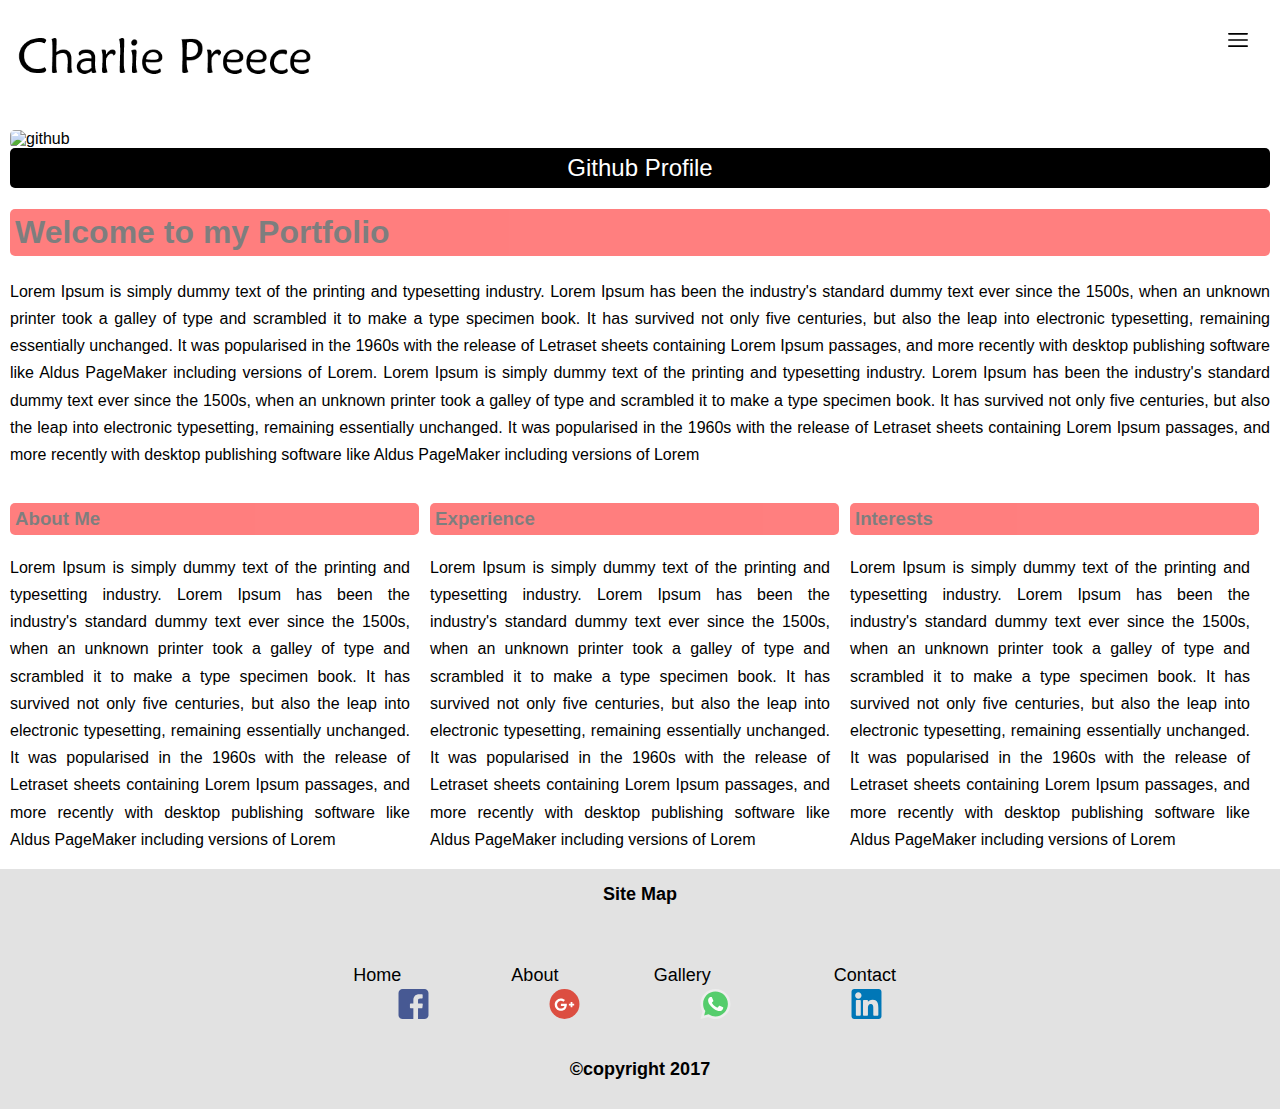
==== index.html @ 2daf8de3 "Navigation change" ====
<!doctype html> 
<html lang="en">
<head>
	<meta charset="utf-8">
	<meta name="viewport" content="width=device-width, initial-scale=1">
	<title>Front End Website</title>
	<link rel="stylesheet" href="css/style.css">
	<link rel="stylesheet" href="css/responsive.css">
</head>
<body>
	<!--Navigation-->
	<header>
		<a href="index.html"><img id="logo" src="imgs/logo.png" alt="logo"></a>
		<img id="menu" src="imgs/burger.svg" alt="nav-item">
			<nav id="nav-menu">
				<ul>
					<li><a href="index.html">Home</a></li>
					<li><a href="#">About</a></li>
					<li><a href="#">Education</a></li>
					<li><a href="#">Interests</a></li>
				</ul>	
			</nav>
	</header>
	<!--Content body--> 
	<main>
		<!--Scroll icon to the top of the page -->
		<img class="arrow" src="imgs/arrow.svg" alt="scroll-up">
		<!--Transition of images-->
		<section class="slide-show-container">
			<figure class="slide-show fade">
				<img src="imgs/github.png" alt="github">
				<figcaption>Github Profile</figcaption>
			</figure>

			<figure class="slide-show fade">
				<img src="imgs/facebook.png" alt="facebook">
				<figcaption>Facebook Profile</figcaption>
			</figure>

			<figure class="slide-show fade">
				<img src="imgs/linkedin.png"  alt="linkedin">
				<figcaption>LinkedIn Profile</figcaption>
			</figure>

			<figure class="slide-show fade">
				<img src="imgs/googlePlus.png"  alt="googlePlus">
				<figcaption>Google+ Profile</figcaption>
			</figure>
		</section>
		<!--latin text to represent content-->
		<section>
				<h1>Welcome to my Portfolio</h1>
				<p>Lorem Ipsum is simply dummy text of the printing and typesetting industry. Lorem Ipsum has been the industry's standard dummy text ever since the 1500s, when an unknown printer took a galley of type and scrambled it to make a type specimen book. It has survived not only five centuries, but also the leap into electronic typesetting, remaining essentially unchanged. It was popularised in the 1960s with the release of Letraset sheets containing Lorem Ipsum passages, and more recently with desktop publishing software like Aldus PageMaker including versions of Lorem. Lorem Ipsum is simply dummy text of the printing and typesetting industry. Lorem Ipsum has been the industry's standard dummy text ever since the 1500s, when an unknown printer took a galley of type and scrambled it to make a type specimen book. It has survived not only five centuries, but also the leap into electronic typesetting, remaining essentially unchanged. It was popularised in the 1960s with the release of Letraset sheets containing Lorem Ipsum passages, and more recently with desktop publishing software like Aldus PageMaker including versions of Lorem </p>
		</section>
		<!--flex content using justify-content: space-between for organising sections into a block of three with equal widths-->
		<section class="flex-sections">
		<article>
				<h3>About Me</h3>
				<p>Lorem Ipsum is simply dummy text of the printing and typesetting industry. Lorem Ipsum has been the industry's standard dummy text ever since the 1500s, when an unknown printer took a galley of type and scrambled it to make a type specimen book. It has survived not only five centuries, but also the leap into electronic typesetting, remaining essentially unchanged. It was popularised in the 1960s with the release of Letraset sheets containing Lorem Ipsum passages, and more recently with desktop publishing software like Aldus PageMaker including versions of Lorem </p>
		</article>
		<article>
				<h3>Experience</h3>
				<p>Lorem Ipsum is simply dummy text of the printing and typesetting industry. Lorem Ipsum has been the industry's standard dummy text ever since the 1500s, when an unknown printer took a galley of type and scrambled it to make a type specimen book. It has survived not only five centuries, but also the leap into electronic typesetting, remaining essentially unchanged. It was popularised in the 1960s with the release of Letraset sheets containing Lorem Ipsum passages, and more recently with desktop publishing software like Aldus PageMaker including versions of Lorem </p>
		</article>
		<article>
				<h3>Interests</h3>
				<p>Lorem Ipsum is simply dummy text of the printing and typesetting industry. Lorem Ipsum has been the industry's standard dummy text ever since the 1500s, when an unknown printer took a galley of type and scrambled it to make a type specimen book. It has survived not only five centuries, but also the leap into electronic typesetting, remaining essentially unchanged. It was popularised in the 1960s with the release of Letraset sheets containing Lorem Ipsum passages, and more recently with desktop publishing software like Aldus PageMaker including versions of Lorem </p>
		</article>
		</section>
	</main>	
	<!--Jquery sourced from code pen-->
	<script src="https://cdnjs.cloudflare.com/ajax/libs/jquery/2.1.3/jquery.min.js"></script>
	<!--Externak Javascripts files-->
	<script src="js/script.js"></script>
	<script src="js/animation.js"></script>
	<script src="js/scroll.js"></script>
	<!--Footer-->
	<footer>
		<!--footer section-->
		<section class="footer-item footer-one">
			<p>Site Map</p>
				<nav id="nav-footer">
					<ul>
						<li><a href="#">Home</a></li>
						<li><a href="#">About</a></li>
						<li><a href="#">Gallery</a></li>
						<li><a href="#">Contact</a></li>
					</ul>	
				</nav>
		</section>
		<section class="footer-item footer-two">
			<ul>
				<li><a href="https://www.facebook.com/CharliePreece1995"><img src="imgs/facebook.svg" alt="facebook"></a></li>
				<li><a href="https://plus.google.com/u/0/113490921157584485243"><img src="imgs/googlePlus.svg" alt="googlePlus"></a></li>
				<li><a href="tel:1234567890"><img src="imgs/whatsapp.svg" alt="whatsapp"></a></li>
				<li><a href="https://www.linkedin.com/in/charlie-preece-949910142/"><img src="imgs/linkedin.svg" alt="linkedin"></a></li>
			</ul>
				<p>&#169;copyright 2017</p>
		</section>
	</footer>
</body>
</html>
---- css/style.css ----
/*Universal attributes*/
* {
	font-family: helvetica;
}	

body {
	margin: 0;
	padding: 0;
	 /* overflow-y can also be scroll */
  overflow-y: scroll;
  scroll-behavior: smooth;
}

a {
	text-decoration: none;
	color: black;
	font-size: 18px;
}

p { 
	line-height: 1.7em;
	text-align: justify;
}

ul {
	list-style-type: none;
	text-decoration: none;
}

h1, h3 {
	background: red; 
	padding: 5px;
	font-weight: bold;
	color: black;
	border-radius: 5px;
	opacity: 0.5;
}

/*Navigation*/
header {
	display: flex;
	justify-content: space-between;
	align-items: center;
	height: 80px;	
}

nav {
	display: none;
}

nav ul {
	padding-left: 0;
	margin: 0;
}

nav ul li {
	width: 22%;
}


nav ul li:nth-child(2) {
	margin-left: -10px;
	margin-right: 5px;
}

nav ul li:nth-child(4) {
	margin-left: 21px;
}


#nav-menu {
	position: absolute;
}

#menu {
	margin-right: 10px;
	height: 20px;
	width: 5%;
}

.arrow {
	position: fixed;
    bottom: 15px;
    right: 10px;
    z-index: 99;
    border: none;
    outline: none;
    cursor: pointer;
	height: 20px;
	width: 10%;
}

.arrow:hover {
	width: 15%;
	height: 30px;
	margin-right: -2.5%;
	margin-left: 0;
}

.show-menu {
	width: 100%;
	margin-top: 42.5px;
	display: inline-block;
}

.show-menu li {
	display: inline-block;
	text-align: center;
}

#logo {
	width: 52%;
	height: auto;
    margin-top: 5px;
    margin-left: 10px;
}

/*Slide show animation*/
/*Referenced from w3Schools*/
.slide-show-container {
	position: relative;
	margin-top: 25px;  		
}

.slide-show {
	display: none;
	margin: 0;
}

.slide-show img {
	width: 100%;
	height: auto;
	border-radius: 5px;
}

figcaption {
	box-sizing: border-box;
	border-radius: 5px;
	padding: 0.25em;
	background-color: black;
	color: white;
	text-align: center;
	font-size: 24px;
}

/*Content body*/
section {
	padding-left: 10px;
	padding-right: 10px;
}

footer {
	display: flex;
	justify-content: space-between;
	flex-direction: column;
	background: #e2e2e2;
	width: 100%;
}

#nav-footer {
	display: block;
}

.footer-item ul li{
	margin-right: 4%;
	width: 12%;
}

.footer-item p {
	font-size: 18px;
	font-weight: bold;
	text-align: center;
	margin-top: 0;
}

.footer-item {
	height: 120px;
}

.footer-one nav ul {
	display: inline-flex;
	justify-content: center;
	width: 100%;
	margin-top: 12px;
	margin-left: 1%;
}

.footer-one nav ul li {
	width: 100%;	
}

.footer-one nav ul li:nth-child(4) {
	margin-right: 0;
}

.footer-one p {
	margin-top: 10px;
}

.footer-two ul {	
	display: inline-flex;
	justify-content: center;
	margin-top: 0;
	margin-bottom: 0;
	padding: 0;
}

.footer-two img {
	height: 30px;
	width: 100%;
}

.footer-two p {
	margin-top: 30px;
}
---- css/responsive.css ----
/*Tablet View*/
@media screen and (min-width: 500px)
{
	/*Navigation*/
	nav ul {
		width: 46%;
		margin-bottom: 1%; 
		margin-left: 54%;
	}

	nav ul li {
		width: 20%;			
	}
	
	nav ul li:hover {
		border-bottom: 6px solid black;
		border-radius: 5px;
	}

	nav ul li:nth-child(4) {
	margin-left: 18px;
}

	#logo {
		width: 50%;
		margin-top: 20px;
	}

	#arrow {
		margin-right: -4%;
	}

	#arrow:hover {
		margin-right: -6%;
	}

	/*image slide show animation*/
	.slide-show {
		display: none;
	}

	.slide-show img {
		height: auto;
}

	.slide-show-container {
		position: relative;
		margin-top: 30px;  		
	}

	.fade {
		 animation-name: fade;
		 animation-duration: 2s;
	}

	@keyframes fade {
	   from {opacity: .4} 
	   to {opacity: 1}
	}

	#nav-footer {
		display: flex;
		justify-content: center;
	}

	.footer-one nav ul {
		width: 50%;
		margin-right: 4%;
	}

	.footer-one nav ul li {
		text-align: center;	
	}

	.footer-two ul {	
		display: flex;
		justify-content: center;
	}

	.footer-two ul li {
		margin: 0;
	}
}
/*Desktop View*/
@media screen and (min-width: 1000px)
{
	/*Navigation*/
	nav ul {
		display: flex;
		justify-content: flex-end;
		margin-right: 1%;
	}

	nav ul li {
		width: 22%;
		margin-right: 1%;
		margin-top: 4%;
	}

	nav ul li:nth-child(4){
		margin-left: 15px;
	}
	
	nav ul li:hover {
		border-bottom: 6px solid black;
		border-radius: 5px;
		text-align: center;
	}

	#logo{
		width: 65%;
		margin-top: 45px;	
	}

	/*Content Body*/
	.flex-sections {
		display: flex;
		justify-content: space-between;
	}

	.flex-sections article p {
		padding-right: 20px;
	}

	.flex-sections article h3 {
		width: 95%;
	}

	.slide-show-container {
		margin-top: 50px;  		
	}
		
	/*Slide animation*/
	.slide-show img {
		height: auto;
	}
}
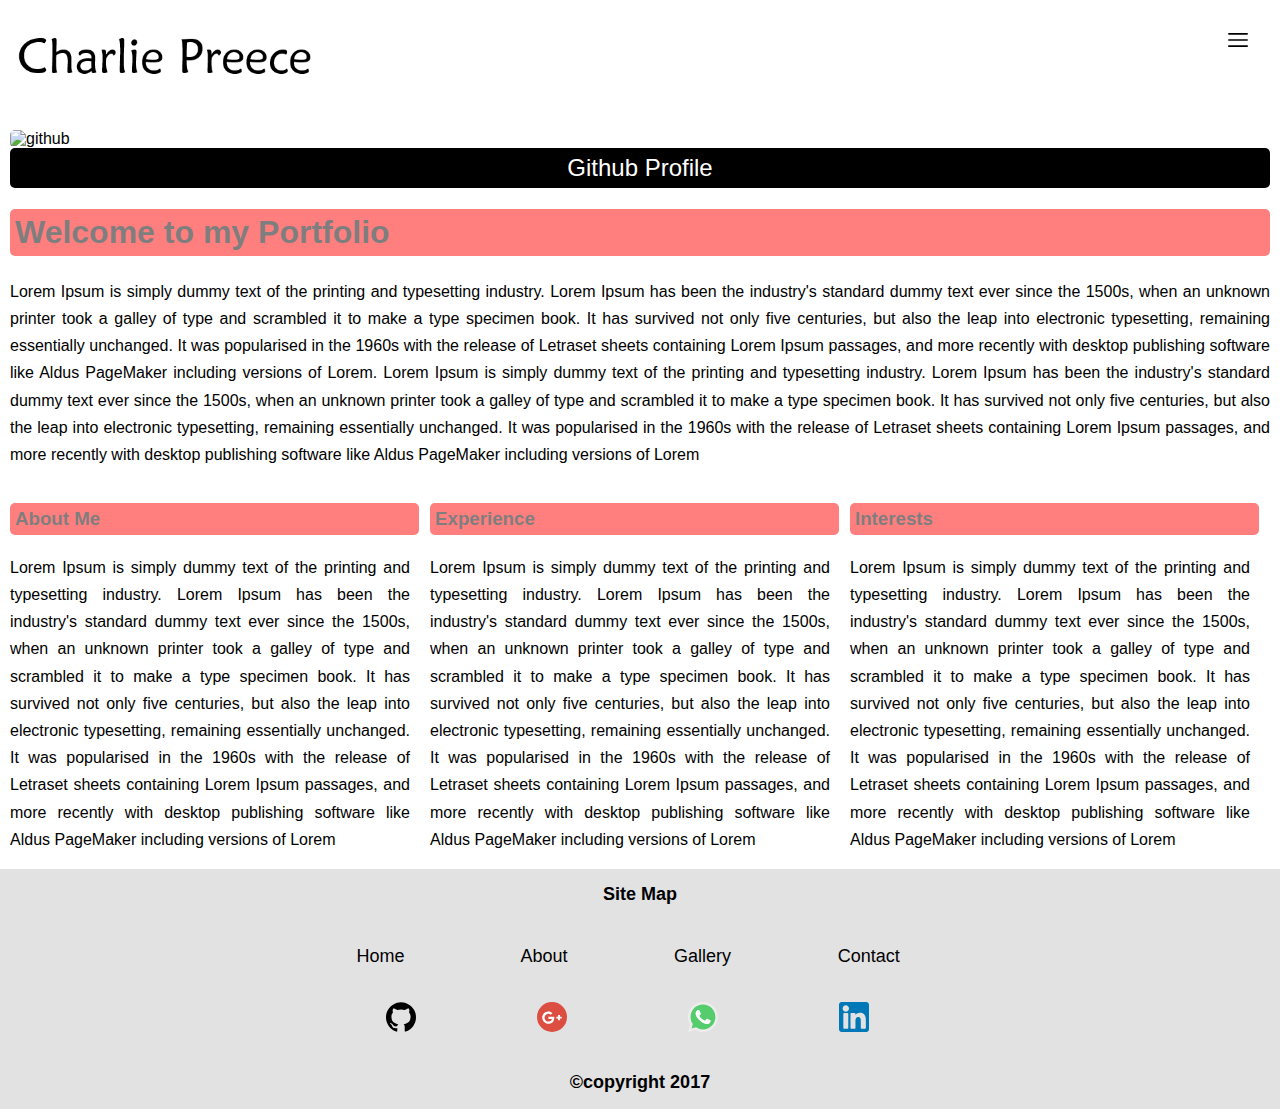
==== commit 058ef451: "margin tweeks to the footer" ====
--- a/index.html
+++ b/index.html
@@ -90,7 +90,7 @@
 		</section>
 		<section class="footer-item footer-two">
 			<ul>
-				<li><a href="https://www.facebook.com/CharliePreece1995"><img src="imgs/facebook.svg" alt="facebook"></a></li>
+				<li><a href="https://github.com/charliepreece95"><img src="imgs/github.svg" alt="facebook"></a></li>
 				<li><a href="https://plus.google.com/u/0/113490921157584485243"><img src="imgs/googlePlus.svg" alt="googlePlus"></a></li>
 				<li><a href="tel:1234567890"><img src="imgs/whatsapp.svg" alt="whatsapp"></a></li>
 				<li><a href="https://www.linkedin.com/in/charlie-preece-949910142/"><img src="imgs/linkedin.svg" alt="linkedin"></a></li>
--- a/css/style.css
+++ b/css/style.css
@@ -64,7 +64,7 @@
 }
 
 nav ul li:nth-child(4) {
-	margin-left: 21px;
+	margin-left: 15px;
 }
 
 
@@ -182,7 +182,7 @@
 	justify-content: center;
 	width: 100%;
 	margin-top: 12px;
-	margin-left: 1%;
+	margin-left: 1.5%;
 }
 
 .footer-one nav ul li {
@@ -192,6 +192,11 @@
 .footer-one nav ul li:nth-child(4) {
 	margin-right: 0;
 }
+
+.footer-one nav ul li:nth-child(3) {
+	margin-right: 0;
+}
+
 
 .footer-one p {
 	margin-top: 10px;
@@ -208,6 +213,7 @@
 .footer-two img {
 	height: 30px;
 	width: 100%;
+	margin: 0;
 }
 
 .footer-two p {
--- a/css/responsive.css
+++ b/css/responsive.css
@@ -18,8 +18,8 @@
 	}
 
 	nav ul li:nth-child(4) {
-	margin-left: 18px;
-}
+		margin-left: 18px;
+	}
 
 	#logo {
 		width: 50%;
@@ -41,7 +41,7 @@
 
 	.slide-show img {
 		height: auto;
-}
+	}
 
 	.slide-show-container {
 		position: relative;
@@ -65,11 +65,11 @@
 
 	.footer-one nav ul {
 		width: 50%;
-		margin-right: 4%;
+		margin-left: 5%;
 	}
 
 	.footer-one nav ul li {
-		text-align: center;	
+		
 	}
 
 	.footer-two ul {	
@@ -78,6 +78,7 @@
 	}
 
 	.footer-two ul li {
+		width: 10%;
 		margin: 0;
 	}
 }
@@ -134,4 +135,19 @@
 	.slide-show img {
 		height: auto;
 	}
+
+	.footer-one nav ul {
+		margin-top: 0;
+		margin-left: 6%;
+	}
+
+	.footer-one nav ul li {
+		margin-top: 3%;
+	}
+
+	.footer-two ul li {
+		width: 10%;
+		margin-top: 1%;
+		margin-right: 2%;
+	}
 }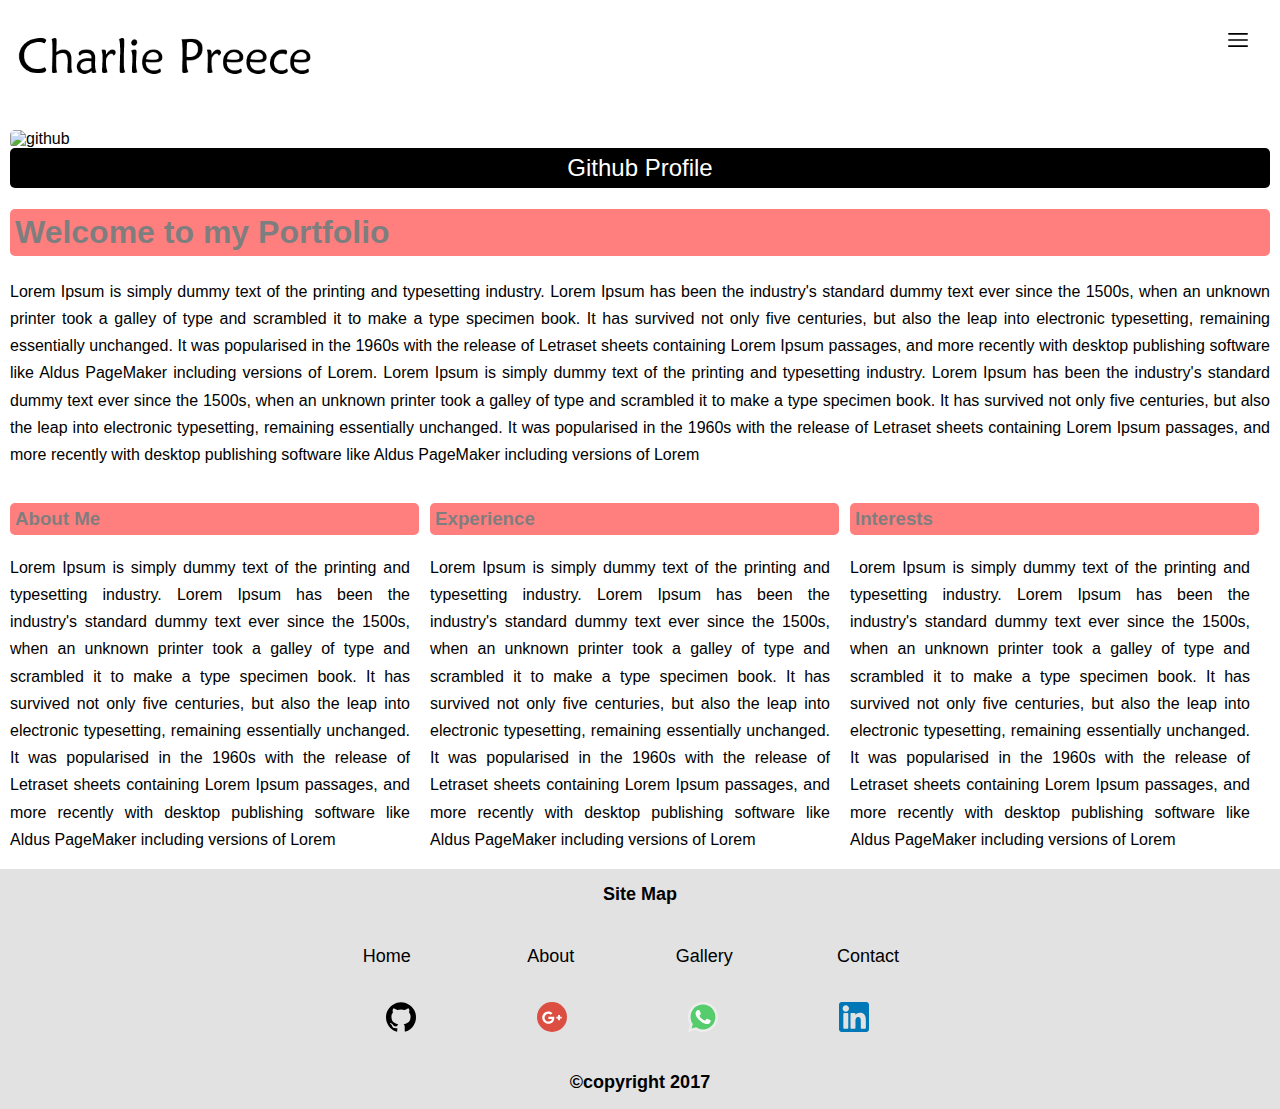
==== commit e292565c: "Slideshow image present test?" ====
--- a/index.html
+++ b/index.html
@@ -33,7 +33,7 @@
 			</figure>
 
 			<figure class="slide-show fade">
-				<img src="imgs/facebook.png" alt="facebook">
+				<img src="imgs/facebook.jpg" alt="facebook">
 				<figcaption>Facebook Profile</figcaption>
 			</figure>
 
--- a/css/style.css
+++ b/css/style.css
@@ -162,7 +162,7 @@
 }
 
 .footer-item ul li{
-	margin-right: 4%;
+	margin-right: 5%;
 	width: 12%;
 }
 
@@ -182,11 +182,12 @@
 	justify-content: center;
 	width: 100%;
 	margin-top: 12px;
-	margin-left: 1.5%;
+	margin-left: -1.5%;
 }
 
 .footer-one nav ul li {
 	width: 100%;	
+	text-align: center;
 }
 
 .footer-one nav ul li:nth-child(4) {
--- a/css/responsive.css
+++ b/css/responsive.css
@@ -65,11 +65,6 @@
 
 	.footer-one nav ul {
 		width: 50%;
-		margin-left: 5%;
-	}
-
-	.footer-one nav ul li {
-		
 	}
 
 	.footer-two ul {	
@@ -136,9 +131,13 @@
 		height: auto;
 	}
 
+	.footer-item ul li {
+		margin-right: 4%;
+	}
+
 	.footer-one nav ul {
 		margin-top: 0;
-		margin-left: 6%;
+		margin-left: -1%;
 	}
 
 	.footer-one nav ul li {
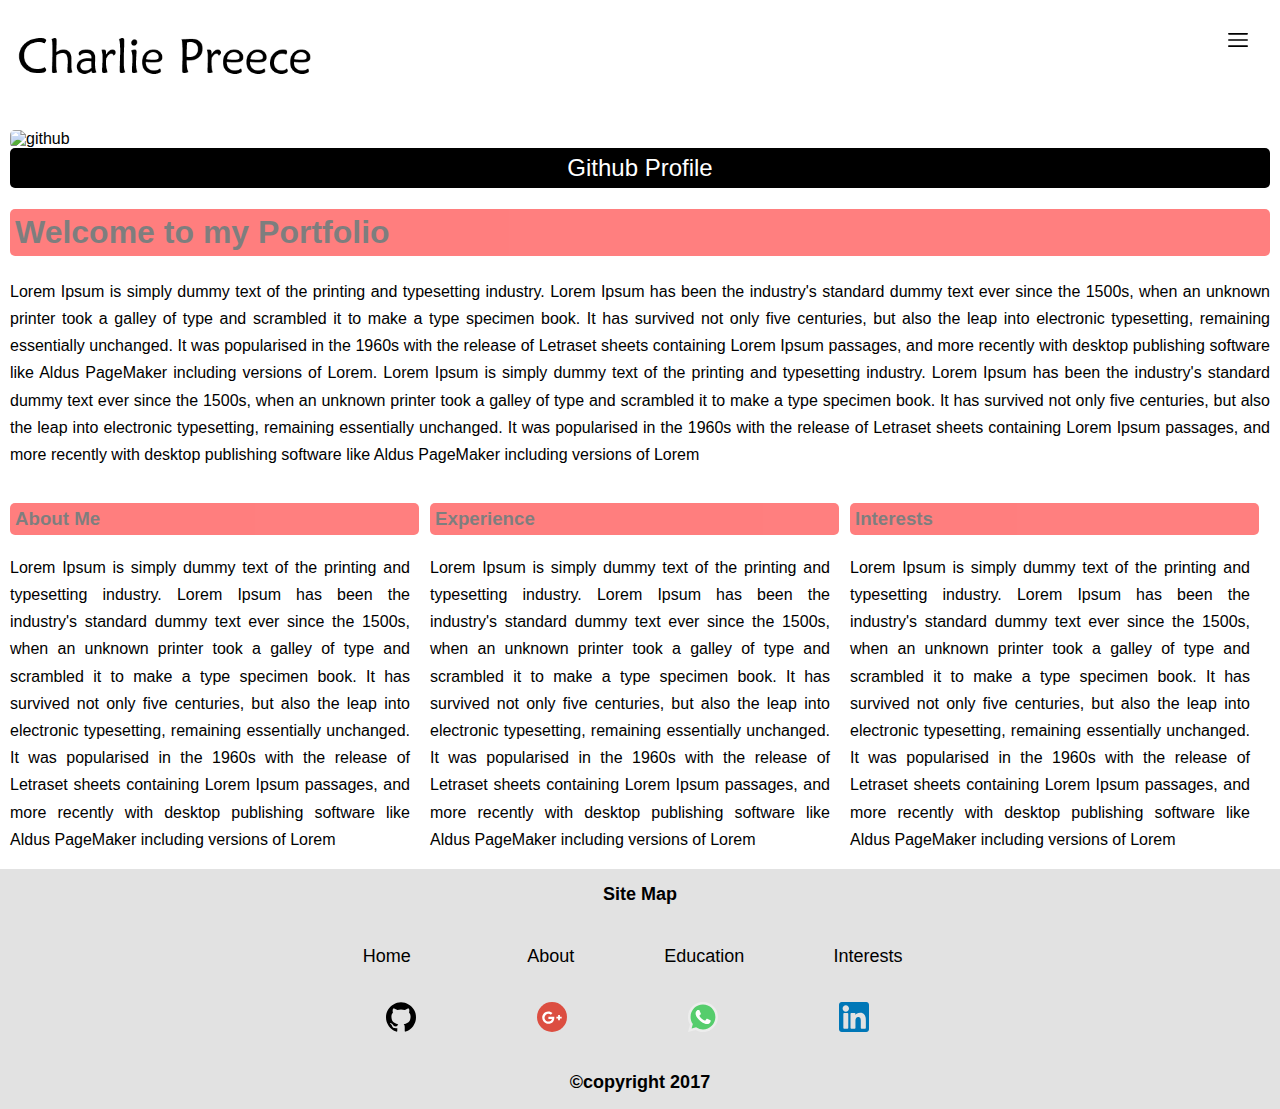
==== commit a47d3dc1: "Added 3 html pages and added a tab icon for each page" ====
--- a/index.html
+++ b/index.html
@@ -3,7 +3,8 @@
 <head>
 	<meta charset="utf-8">
 	<meta name="viewport" content="width=device-width, initial-scale=1">
-	<title>Front End Website</title>
+	<title>Portfolio</title>
+	<link rel="icon" href="imgs/mars.png">
 	<link rel="stylesheet" href="css/style.css">
 	<link rel="stylesheet" href="css/responsive.css">
 </head>
@@ -15,9 +16,9 @@
 			<nav id="nav-menu">
 				<ul>
 					<li><a href="index.html">Home</a></li>
-					<li><a href="#">About</a></li>
-					<li><a href="#">Education</a></li>
-					<li><a href="#">Interests</a></li>
+					<li><a href="about.html">About</a></li>
+					<li><a href="education.html">Education</a></li>
+					<li><a href="interests.html">Interests</a></li>
 				</ul>	
 			</nav>
 	</header>
@@ -31,17 +32,14 @@
 				<img src="imgs/github.png" alt="github">
 				<figcaption>Github Profile</figcaption>
 			</figure>
-
 			<figure class="slide-show fade">
 				<img src="imgs/facebook.jpg" alt="facebook">
 				<figcaption>Facebook Profile</figcaption>
 			</figure>
-
 			<figure class="slide-show fade">
 				<img src="imgs/linkedin.png"  alt="linkedin">
 				<figcaption>LinkedIn Profile</figcaption>
 			</figure>
-
 			<figure class="slide-show fade">
 				<img src="imgs/googlePlus.png"  alt="googlePlus">
 				<figcaption>Google+ Profile</figcaption>
@@ -70,7 +68,7 @@
 	</main>	
 	<!--Jquery sourced from code pen-->
 	<script src="https://cdnjs.cloudflare.com/ajax/libs/jquery/2.1.3/jquery.min.js"></script>
-	<!--Externak Javascripts files-->
+	<!--External Javascripts files-->
 	<script src="js/script.js"></script>
 	<script src="js/animation.js"></script>
 	<script src="js/scroll.js"></script>
@@ -81,10 +79,10 @@
 			<p>Site Map</p>
 				<nav id="nav-footer">
 					<ul>
-						<li><a href="#">Home</a></li>
-						<li><a href="#">About</a></li>
-						<li><a href="#">Gallery</a></li>
-						<li><a href="#">Contact</a></li>
+						<li><a href="index.html">Home</a></li>
+						<li><a href="about.html">About</a></li>
+						<li><a href="education.html">Education</a></li>
+						<li><a href="interests.html">Interests</a></li>
 					</ul>	
 				</nav>
 		</section>
--- a/css/style.css
+++ b/css/style.css
@@ -90,13 +90,6 @@
 	width: 10%;
 }
 
-.arrow:hover {
-	width: 15%;
-	height: 30px;
-	margin-right: -2.5%;
-	margin-left: 0;
-}
-
 .show-menu {
 	width: 100%;
 	margin-top: 42.5px;
@@ -190,6 +183,10 @@
 	text-align: center;
 }
 
+.footer-one nav ul li:hover {
+	border: 0;
+}
+
 .footer-one nav ul li:nth-child(4) {
 	margin-right: 0;
 }
@@ -197,7 +194,6 @@
 .footer-one nav ul li:nth-child(3) {
 	margin-right: 0;
 }
-
 
 .footer-one p {
 	margin-top: 10px;
--- a/css/responsive.css
+++ b/css/responsive.css
@@ -26,14 +26,20 @@
 		margin-top: 20px;
 	}
 
+	#menu:hover {
+		height: 30px;
+	}
+
 	#arrow {
 		margin-right: -4%;
 	}
 
-	#arrow:hover {
-		margin-right: -6%;
+	.arrow:hover {
+		width: 15%;
+		height: 30px;
+		margin-right: -2.5%;
+		margin-left: 0;
 	}
-
 	/*image slide show animation*/
 	.slide-show {
 		display: none;
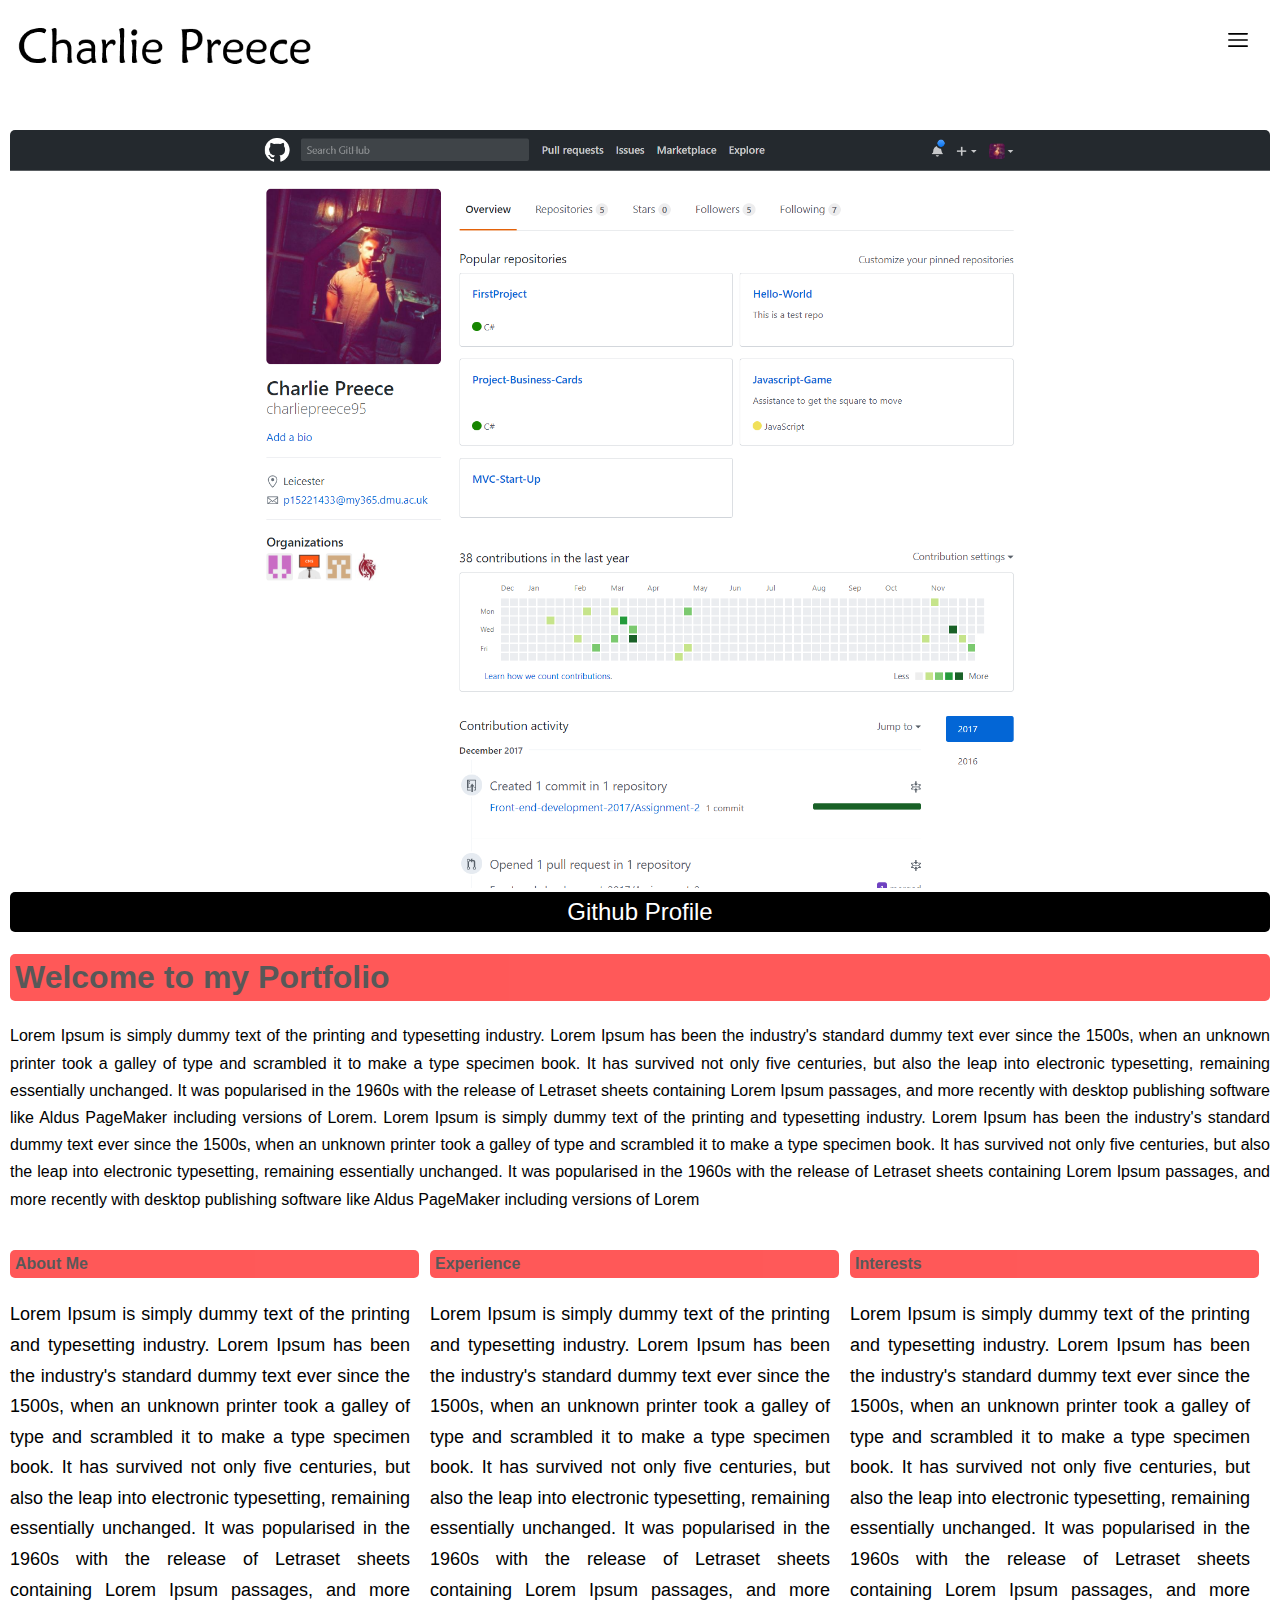
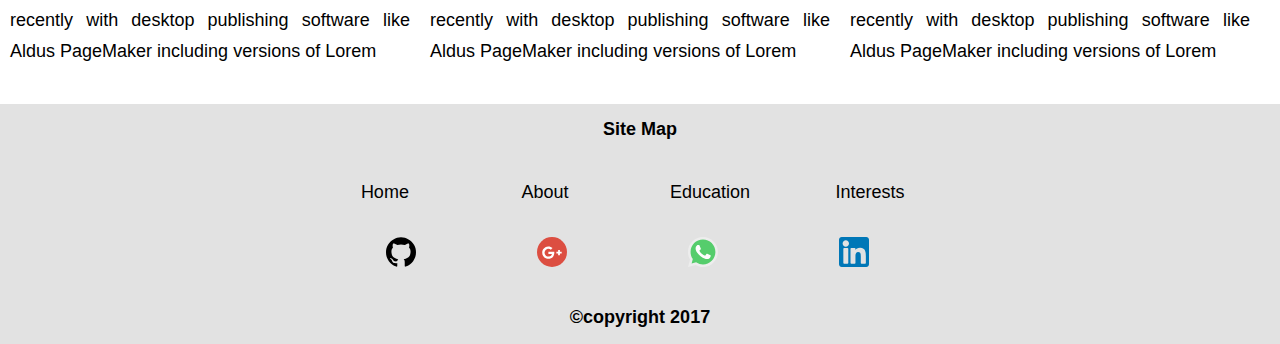
==== commit 013059e1: "added content and styling to education.html" ====
--- a/index.html
+++ b/index.html
@@ -33,7 +33,7 @@
 				<figcaption>Github Profile</figcaption>
 			</figure>
 			<figure class="slide-show fade">
-				<img src="imgs/facebook.jpg" alt="facebook">
+				<img src="imgs/facebook.png" alt="facebook">
 				<figcaption>Facebook Profile</figcaption>
 			</figure>
 			<figure class="slide-show fade">
@@ -53,15 +53,15 @@
 		<!--flex content using justify-content: space-between for organising sections into a block of three with equal widths-->
 		<section class="flex-sections">
 		<article>
-				<h3>About Me</h3>
+				<h4>About Me</h4>
 				<p>Lorem Ipsum is simply dummy text of the printing and typesetting industry. Lorem Ipsum has been the industry's standard dummy text ever since the 1500s, when an unknown printer took a galley of type and scrambled it to make a type specimen book. It has survived not only five centuries, but also the leap into electronic typesetting, remaining essentially unchanged. It was popularised in the 1960s with the release of Letraset sheets containing Lorem Ipsum passages, and more recently with desktop publishing software like Aldus PageMaker including versions of Lorem </p>
 		</article>
 		<article>
-				<h3>Experience</h3>
+				<h4>Experience</h4>
 				<p>Lorem Ipsum is simply dummy text of the printing and typesetting industry. Lorem Ipsum has been the industry's standard dummy text ever since the 1500s, when an unknown printer took a galley of type and scrambled it to make a type specimen book. It has survived not only five centuries, but also the leap into electronic typesetting, remaining essentially unchanged. It was popularised in the 1960s with the release of Letraset sheets containing Lorem Ipsum passages, and more recently with desktop publishing software like Aldus PageMaker including versions of Lorem </p>
 		</article>
 		<article>
-				<h3>Interests</h3>
+				<h4>Interests</h4>
 				<p>Lorem Ipsum is simply dummy text of the printing and typesetting industry. Lorem Ipsum has been the industry's standard dummy text ever since the 1500s, when an unknown printer took a galley of type and scrambled it to make a type specimen book. It has survived not only five centuries, but also the leap into electronic typesetting, remaining essentially unchanged. It was popularised in the 1960s with the release of Letraset sheets containing Lorem Ipsum passages, and more recently with desktop publishing software like Aldus PageMaker including versions of Lorem </p>
 		</article>
 		</section>
--- a/css/style.css
+++ b/css/style.css
@@ -27,13 +27,13 @@
 	text-decoration: none;
 }
 
-h1, h3 {
+h1, h4 {
 	background: red; 
 	padding: 5px;
 	font-weight: bold;
 	color: black;
 	border-radius: 5px;
-	opacity: 0.5;
+	opacity: 0.65;
 }
 
 /*Navigation*/
@@ -66,7 +66,6 @@
 nav ul li:nth-child(4) {
 	margin-left: 15px;
 }
-
 
 #nav-menu {
 	position: absolute;
@@ -142,6 +141,33 @@
 	padding-right: 10px;
 }
 
+#container {
+	display: flex;
+	justify-content: center;
+	flex-direction: column;
+	width: 80%;
+	margin: 0 auto;
+	padding-top: 20px;
+	text-align: center;
+	
+}
+
+article {
+	border-bottom: 1px dashed black;
+	margin-bottom: 20px;
+}
+
+figure {
+	margin: 0;
+}
+
+.placeholder img {
+	width: 50%;
+	height: auto;
+}
+
+
+/*Footer section*/
 footer {
 	display: flex;
 	justify-content: space-between;
@@ -193,6 +219,9 @@
 
 .footer-one nav ul li:nth-child(3) {
 	margin-right: 0;
+}
+.footer-one nav ul li:nth-child(2) {
+	margin-right: 20px;
 }
 
 .footer-one p {
--- a/css/responsive.css
+++ b/css/responsive.css
@@ -1,5 +1,5 @@
 /*Tablet View*/
-@media screen and (min-width: 500px)
+@media screen and (min-width: 700px)
 {
 	/*Navigation*/
 	nav ul {
@@ -17,6 +17,10 @@
 		border-radius: 5px;
 	}
 
+	nav ul li:nth-child(3) {
+		margin-right: 15px;
+	}
+
 	nav ul li:nth-child(4) {
 		margin-left: 18px;
 	}
@@ -28,10 +32,6 @@
 
 	#menu:hover {
 		height: 30px;
-	}
-
-	#arrow {
-		margin-right: -4%;
 	}
 
 	.arrow:hover {
@@ -62,6 +62,19 @@
 	@keyframes fade {
 	   from {opacity: .4} 
 	   to {opacity: 1}
+	}
+
+	.placeholder img {
+		width: 60%;
+		height: auto;
+	}
+
+	article h5 {
+		font-size: 22px;
+	}
+
+	article h6 {
+		font-size: 14px;
 	}
 
 	#nav-footer {
@@ -111,7 +124,7 @@
 
 	#logo{
 		width: 65%;
-		margin-top: 45px;	
+		margin-top: 25px;	
 	}
 
 	/*Content Body*/
@@ -124,17 +137,49 @@
 		padding-right: 20px;
 	}
 
-	.flex-sections article h3 {
+	.flex-sections article h4
+	 {
 		width: 95%;
-	}
-
-	.slide-show-container {
+	 }
+
+	.flex-sections article
+	 {
+		border-bottom: 0;
+	 }
+
+	.slide-show
+	{
 		margin-top: 50px;  		
 	}
 		
 	/*Slide animation*/
 	.slide-show img {
 		height: auto;
+	}
+
+	.arrow {
+		display: none;
+	}
+
+	.placeholder img {
+		width: 55%;
+		height: auto;
+	}
+
+	article h2 {
+		font-size: 32px;
+	}
+
+	article h5 {
+		font-size: 24px;
+	}
+
+	article h6 {
+		font-size: 16px;
+	}
+
+	article p {
+		font-size: 18px;
 	}
 
 	.footer-item ul li {
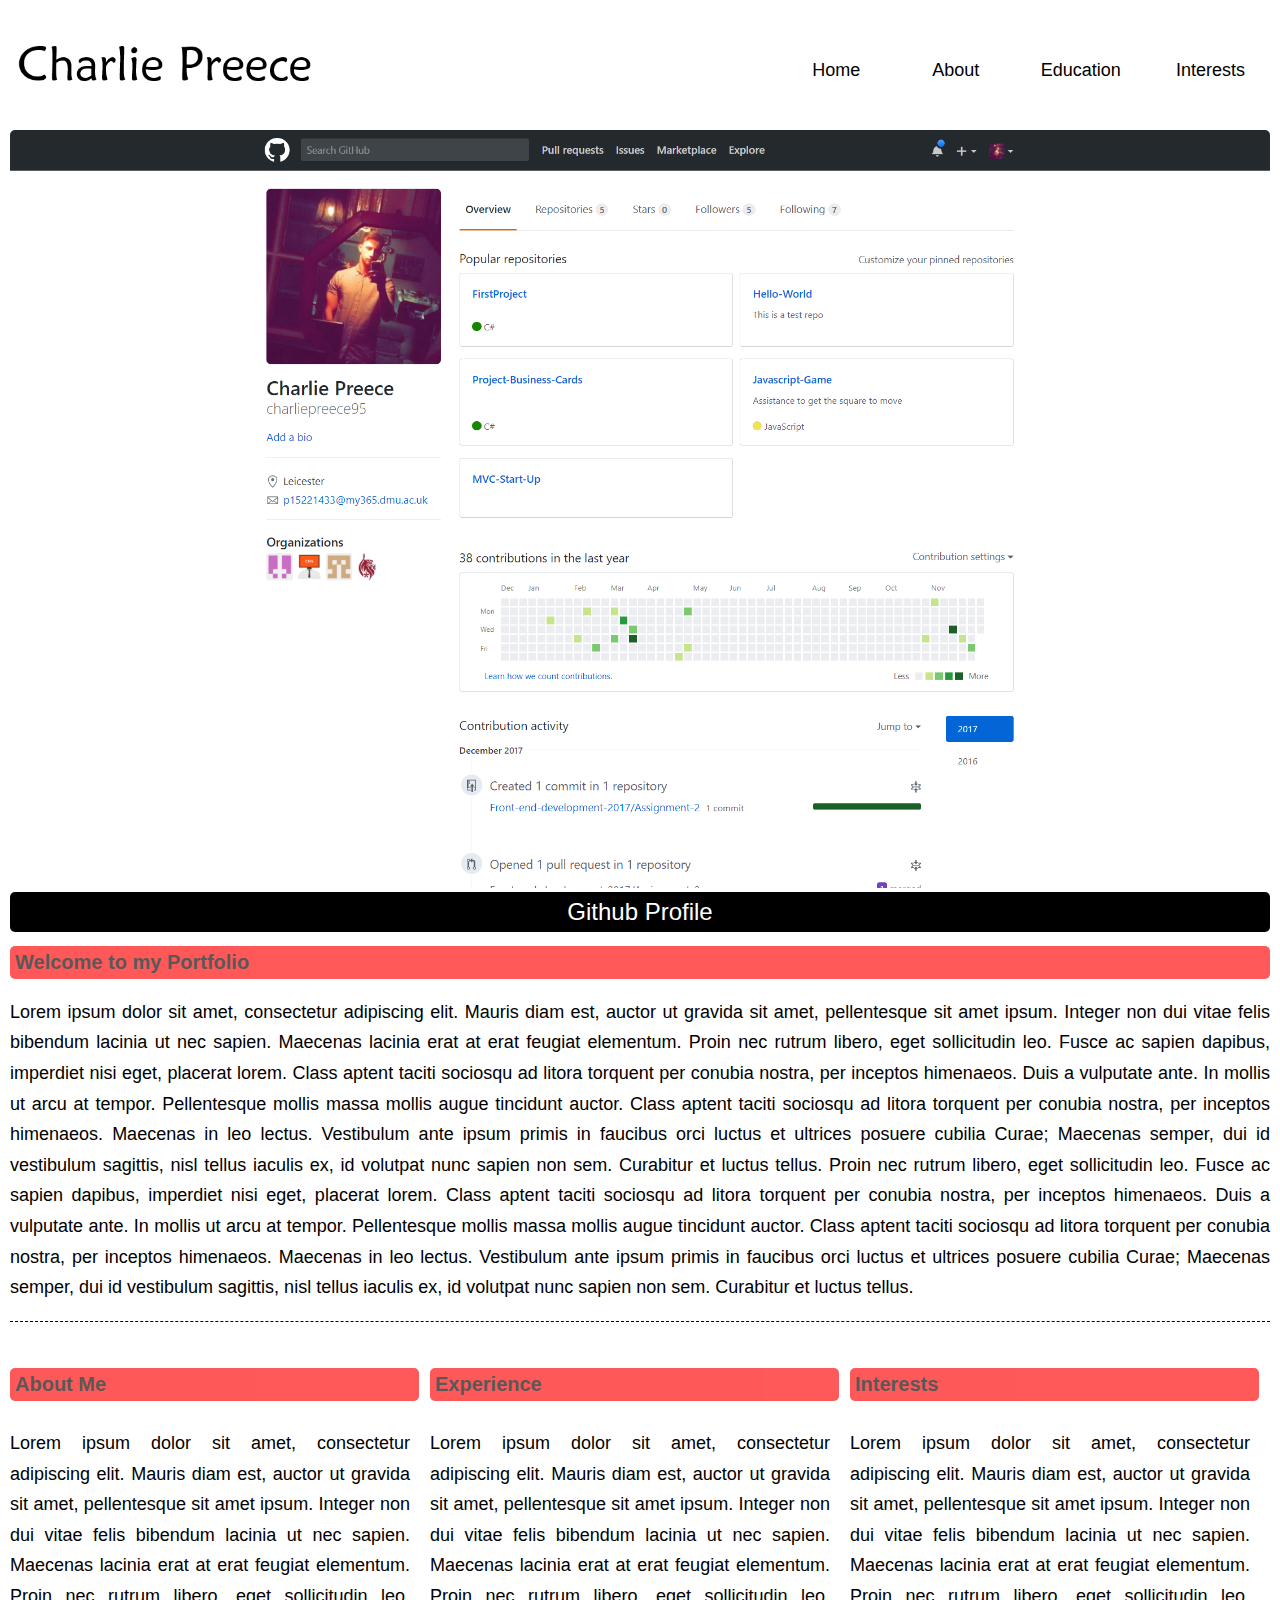
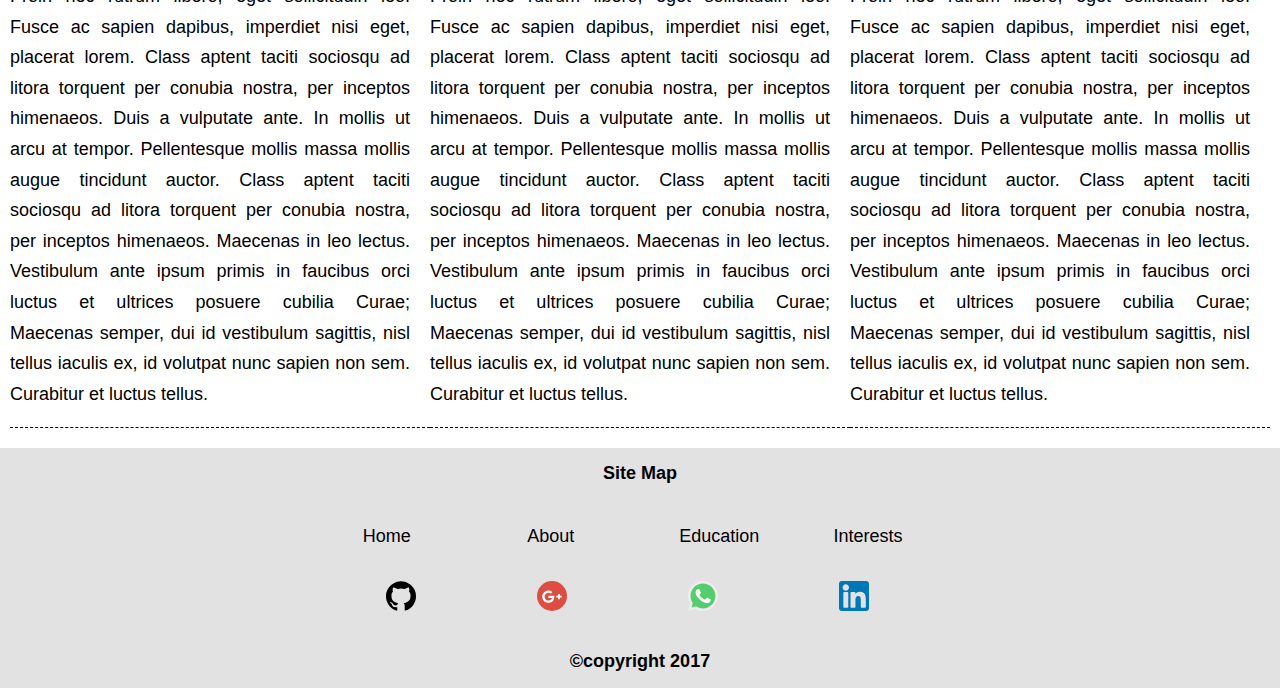
==== commit d18a3dca: "Successfully added in an API" ====
--- a/index.html
+++ b/index.html
@@ -47,22 +47,24 @@
 		</section>
 		<!--latin text to represent content-->
 		<section>
+			<article>
 				<h1>Welcome to my Portfolio</h1>
-				<p>Lorem Ipsum is simply dummy text of the printing and typesetting industry. Lorem Ipsum has been the industry's standard dummy text ever since the 1500s, when an unknown printer took a galley of type and scrambled it to make a type specimen book. It has survived not only five centuries, but also the leap into electronic typesetting, remaining essentially unchanged. It was popularised in the 1960s with the release of Letraset sheets containing Lorem Ipsum passages, and more recently with desktop publishing software like Aldus PageMaker including versions of Lorem. Lorem Ipsum is simply dummy text of the printing and typesetting industry. Lorem Ipsum has been the industry's standard dummy text ever since the 1500s, when an unknown printer took a galley of type and scrambled it to make a type specimen book. It has survived not only five centuries, but also the leap into electronic typesetting, remaining essentially unchanged. It was popularised in the 1960s with the release of Letraset sheets containing Lorem Ipsum passages, and more recently with desktop publishing software like Aldus PageMaker including versions of Lorem </p>
+				<p>Lorem ipsum dolor sit amet, consectetur adipiscing elit. Mauris diam est, auctor ut gravida sit amet, pellentesque sit amet ipsum. Integer non dui vitae felis bibendum lacinia ut nec sapien. Maecenas lacinia erat at erat feugiat elementum. Proin nec rutrum libero, eget sollicitudin leo. Fusce ac sapien dapibus, imperdiet nisi eget, placerat lorem. Class aptent taciti sociosqu ad litora torquent per conubia nostra, per inceptos himenaeos. Duis a vulputate ante. In mollis ut arcu at tempor. Pellentesque mollis massa mollis augue tincidunt auctor. Class aptent taciti sociosqu ad litora torquent per conubia nostra, per inceptos himenaeos. Maecenas in leo lectus. Vestibulum ante ipsum primis in faucibus orci luctus et ultrices posuere cubilia Curae; Maecenas semper, dui id vestibulum sagittis, nisl tellus iaculis ex, id volutpat nunc sapien non sem. Curabitur et luctus tellus. Proin nec rutrum libero, eget sollicitudin leo. Fusce ac sapien dapibus, imperdiet nisi eget, placerat lorem. Class aptent taciti sociosqu ad litora torquent per conubia nostra, per inceptos himenaeos. Duis a vulputate ante. In mollis ut arcu at tempor. Pellentesque mollis massa mollis augue tincidunt auctor. Class aptent taciti sociosqu ad litora torquent per conubia nostra, per inceptos himenaeos. Maecenas in leo lectus. Vestibulum ante ipsum primis in faucibus orci luctus et ultrices posuere cubilia Curae; Maecenas semper, dui id vestibulum sagittis, nisl tellus iaculis ex, id volutpat nunc sapien non sem. Curabitur et luctus tellus. </p>
+			</article>
 		</section>
 		<!--flex content using justify-content: space-between for organising sections into a block of three with equal widths-->
 		<section class="flex-sections">
 		<article>
 				<h4>About Me</h4>
-				<p>Lorem Ipsum is simply dummy text of the printing and typesetting industry. Lorem Ipsum has been the industry's standard dummy text ever since the 1500s, when an unknown printer took a galley of type and scrambled it to make a type specimen book. It has survived not only five centuries, but also the leap into electronic typesetting, remaining essentially unchanged. It was popularised in the 1960s with the release of Letraset sheets containing Lorem Ipsum passages, and more recently with desktop publishing software like Aldus PageMaker including versions of Lorem </p>
+				<p>Lorem ipsum dolor sit amet, consectetur adipiscing elit. Mauris diam est, auctor ut gravida sit amet, pellentesque sit amet ipsum. Integer non dui vitae felis bibendum lacinia ut nec sapien. Maecenas lacinia erat at erat feugiat elementum. Proin nec rutrum libero, eget sollicitudin leo. Fusce ac sapien dapibus, imperdiet nisi eget, placerat lorem. Class aptent taciti sociosqu ad litora torquent per conubia nostra, per inceptos himenaeos. Duis a vulputate ante. In mollis ut arcu at tempor. Pellentesque mollis massa mollis augue tincidunt auctor. Class aptent taciti sociosqu ad litora torquent per conubia nostra, per inceptos himenaeos. Maecenas in leo lectus. Vestibulum ante ipsum primis in faucibus orci luctus et ultrices posuere cubilia Curae; Maecenas semper, dui id vestibulum sagittis, nisl tellus iaculis ex, id volutpat nunc sapien non sem. Curabitur et luctus tellus.</p>
 		</article>
 		<article>
 				<h4>Experience</h4>
-				<p>Lorem Ipsum is simply dummy text of the printing and typesetting industry. Lorem Ipsum has been the industry's standard dummy text ever since the 1500s, when an unknown printer took a galley of type and scrambled it to make a type specimen book. It has survived not only five centuries, but also the leap into electronic typesetting, remaining essentially unchanged. It was popularised in the 1960s with the release of Letraset sheets containing Lorem Ipsum passages, and more recently with desktop publishing software like Aldus PageMaker including versions of Lorem </p>
+				<p>Lorem ipsum dolor sit amet, consectetur adipiscing elit. Mauris diam est, auctor ut gravida sit amet, pellentesque sit amet ipsum. Integer non dui vitae felis bibendum lacinia ut nec sapien. Maecenas lacinia erat at erat feugiat elementum. Proin nec rutrum libero, eget sollicitudin leo. Fusce ac sapien dapibus, imperdiet nisi eget, placerat lorem. Class aptent taciti sociosqu ad litora torquent per conubia nostra, per inceptos himenaeos. Duis a vulputate ante. In mollis ut arcu at tempor. Pellentesque mollis massa mollis augue tincidunt auctor. Class aptent taciti sociosqu ad litora torquent per conubia nostra, per inceptos himenaeos. Maecenas in leo lectus. Vestibulum ante ipsum primis in faucibus orci luctus et ultrices posuere cubilia Curae; Maecenas semper, dui id vestibulum sagittis, nisl tellus iaculis ex, id volutpat nunc sapien non sem. Curabitur et luctus tellus.</p>
 		</article>
 		<article>
 				<h4>Interests</h4>
-				<p>Lorem Ipsum is simply dummy text of the printing and typesetting industry. Lorem Ipsum has been the industry's standard dummy text ever since the 1500s, when an unknown printer took a galley of type and scrambled it to make a type specimen book. It has survived not only five centuries, but also the leap into electronic typesetting, remaining essentially unchanged. It was popularised in the 1960s with the release of Letraset sheets containing Lorem Ipsum passages, and more recently with desktop publishing software like Aldus PageMaker including versions of Lorem </p>
+				<p>Lorem ipsum dolor sit amet, consectetur adipiscing elit. Mauris diam est, auctor ut gravida sit amet, pellentesque sit amet ipsum. Integer non dui vitae felis bibendum lacinia ut nec sapien. Maecenas lacinia erat at erat feugiat elementum. Proin nec rutrum libero, eget sollicitudin leo. Fusce ac sapien dapibus, imperdiet nisi eget, placerat lorem. Class aptent taciti sociosqu ad litora torquent per conubia nostra, per inceptos himenaeos. Duis a vulputate ante. In mollis ut arcu at tempor. Pellentesque mollis massa mollis augue tincidunt auctor. Class aptent taciti sociosqu ad litora torquent per conubia nostra, per inceptos himenaeos. Maecenas in leo lectus. Vestibulum ante ipsum primis in faucibus orci luctus et ultrices posuere cubilia Curae; Maecenas semper, dui id vestibulum sagittis, nisl tellus iaculis ex, id volutpat nunc sapien non sem. Curabitur et luctus tellus.</p>
 		</article>
 		</section>
 	</main>	
--- a/css/style.css
+++ b/css/style.css
@@ -7,8 +7,8 @@
 	margin: 0;
 	padding: 0;
 	 /* overflow-y can also be scroll */
-  overflow-y: scroll;
-  scroll-behavior: smooth;
+  	overflow-y: scroll;
+  	scroll-behavior: smooth;
 }
 
 a {
@@ -19,6 +19,7 @@
 
 p { 
 	line-height: 1.7em;
+	font-size: 18px;
 	text-align: justify;
 }
 
@@ -27,9 +28,10 @@
 	text-decoration: none;
 }
 
-h1, h4 {
+h1, h3, h4 {
 	background: red; 
 	padding: 5px;
+	font-size: 20px;
 	font-weight: bold;
 	color: black;
 	border-radius: 5px;
@@ -141,15 +143,71 @@
 	padding-right: 10px;
 }
 
+.section-position {
+	margin-top: 30px;
+}
+
+.section-position h2 {
+	text-align: center;
+} 
+
+.flex-api {
+	width: 90%;
+	margin-top: 10%;
+	margin-bottom: 5%;
+}
+
+label {
+	font-weight: bold;
+	margin-top: 1%;
+}
+
+#search-form{
+	display: flex;
+	justify-content: center;
+	width: 100%;
+}
+
+#flickrQuery {
+	margin-left: 2%;
+	margin-right: 2%;
+	width: 30%;
+}
+
+#submit{
+  background-color: #404040;
+  border: none;
+  border-radius: 5px;
+  padding: 5px;
+  width: 70px;
+  text-align: center;
+  color: #fff;
+  transition-duration: 0.4s;
+  text-decoration: none;
+  overflow: hidden;
+  font-size: 1em;
+}
+
+#results{
+	display: inline-block;
+	padding-bottom: 7.5px;
+}
+
+#results img {
+	width: 100%;
+	height: auto;
+	margin-top: 10px;
+} 
+
+
 #container {
 	display: flex;
-	justify-content: center;
+	justify-content: space-around;
 	flex-direction: column;
-	width: 80%;
+	width: 90%;
 	margin: 0 auto;
-	padding-top: 20px;
-	text-align: center;
-	
+	margin-top: 20px;
+	text-align: center;	
 }
 
 article {
@@ -157,15 +215,27 @@
 	margin-bottom: 20px;
 }
 
-figure {
-	margin: 0;
+#align-centre {
+	text-align: center;
+}
+
+.flex-column {
+	display: block;
+	margin-top: 30px;
+}
+
+.flex-column article {
+	padding: 15px;
+}
+
+.flex-column article h2 {
+	text-align: center;
 }
 
 .placeholder img {
-	width: 50%;
+	width: 100%;
 	height: auto;
 }
-
 
 /*Footer section*/
 footer {
@@ -180,7 +250,7 @@
 	display: block;
 }
 
-.footer-item ul li{
+.footer-item ul li {
 	margin-right: 5%;
 	width: 12%;
 }
@@ -220,6 +290,7 @@
 .footer-one nav ul li:nth-child(3) {
 	margin-right: 0;
 }
+
 .footer-one nav ul li:nth-child(2) {
 	margin-right: 20px;
 }
--- a/css/responsive.css
+++ b/css/responsive.css
@@ -3,9 +3,9 @@
 {
 	/*Navigation*/
 	nav ul {
-		width: 46%;
-		margin-bottom: 1%; 
-		margin-left: 54%;
+		width: 100%;
+		margin-top: 4%; 
+		margin-left: 6%;
 	}
 
 	nav ul li {
@@ -15,10 +15,6 @@
 	nav ul li:hover {
 		border-bottom: 6px solid black;
 		border-radius: 5px;
-	}
-
-	nav ul li:nth-child(3) {
-		margin-right: 15px;
 	}
 
 	nav ul li:nth-child(4) {
@@ -60,8 +56,8 @@
 	}
 
 	@keyframes fade {
-	   from {opacity: .4} 
-	   to {opacity: 1}
+	    from {opacity: .4} 
+	    to {opacity: 1}
 	}
 
 	.placeholder img {
@@ -69,6 +65,10 @@
 		height: auto;
 	}
 
+	.flex-column figure img {
+		margin-left: 20%;
+	}
+
 	article h5 {
 		font-size: 22px;
 	}
@@ -77,6 +77,32 @@
 		font-size: 14px;
 	}
 
+	.section-position {
+		margin-top: 55px;
+	}
+
+	.flex-api {
+		margin-top: 5%;
+	}
+
+	#flickrQuery {
+		width: 45%;
+	}
+
+	#search-form{
+		margin-left: 2%;
+	}
+
+	#results img {
+		width: 25%;
+		height: auto;
+	} 
+
+	label {
+		margin: 0.5%;
+	}
+
+	/*footer styling*/
 	#nav-footer {
 		display: flex;
 		justify-content: center;
@@ -97,9 +123,33 @@
 	}
 }
 /*Desktop View*/
-@media screen and (min-width: 1000px)
+@media screen and (min-width: 1050px)
 {
 	/*Navigation*/
+	.show-menu {
+		margin-top: 0;
+	}
+
+	#nav-menu {
+		display: block;
+	}
+
+	#nav-menu ul {
+		position: absolute;
+		right: 0;
+		margin: 0;
+		width: 75%;
+	}
+
+	#nav-menu ul li {
+		margin-top: 20px;
+		width: 12.5%;
+	}
+
+	#nav-menu {
+		width: 100%;
+	}
+
 	nav ul {
 		display: flex;
 		justify-content: flex-end;
@@ -110,10 +160,11 @@
 		width: 22%;
 		margin-right: 1%;
 		margin-top: 4%;
-	}
-
-	nav ul li:nth-child(4){
-		margin-left: 15px;
+		text-align: center;
+	}
+
+	nav ul li:nth-child(4) {
+		margin-left: 0;
 	}
 	
 	nav ul li:hover {
@@ -122,33 +173,33 @@
 		text-align: center;
 	}
 
-	#logo{
+	#menu {
+		display: none;
+	}
+
+	#logo {
 		width: 65%;
-		margin-top: 25px;	
-	}
-
+		margin-top: 60px;	
+	}
 	/*Content Body*/
 	.flex-sections {
 		display: flex;
 		justify-content: space-between;
 	}
 
+	.flex-sections article {
+		
+	}
+
 	.flex-sections article p {
 		padding-right: 20px;
 	}
 
-	.flex-sections article h4
-	 {
+	.flex-sections article h4 {
 		width: 95%;
 	 }
 
-	.flex-sections article
-	 {
-		border-bottom: 0;
-	 }
-
-	.slide-show
-	{
+	.slide-show {
 		margin-top: 50px;  		
 	}
 		
@@ -162,12 +213,29 @@
 	}
 
 	.placeholder img {
-		width: 55%;
-		height: auto;
-	}
-
-	article h2 {
-		font-size: 32px;
+		width: 40%;
+		height: auto;
+	}
+
+	.flex-column article h2 {
+		text-align: left;
+	}
+	
+	.flex-column p {
+		display: block;
+		width: 45%;
+	}
+
+	.flex-column article {
+		padding: 30px;
+	}
+
+	.flex-column figure img {
+		display: block;	
+		width: 20%;
+		height: auto;
+		margin-right: 10px;	
+		float: right;
 	}
 
 	article h5 {
@@ -181,6 +249,11 @@
 	article p {
 		font-size: 18px;
 	}
+
+	#results img {
+		width: 25%;
+		height: auto;
+	} 
 
 	.footer-item ul li {
 		margin-right: 4%;
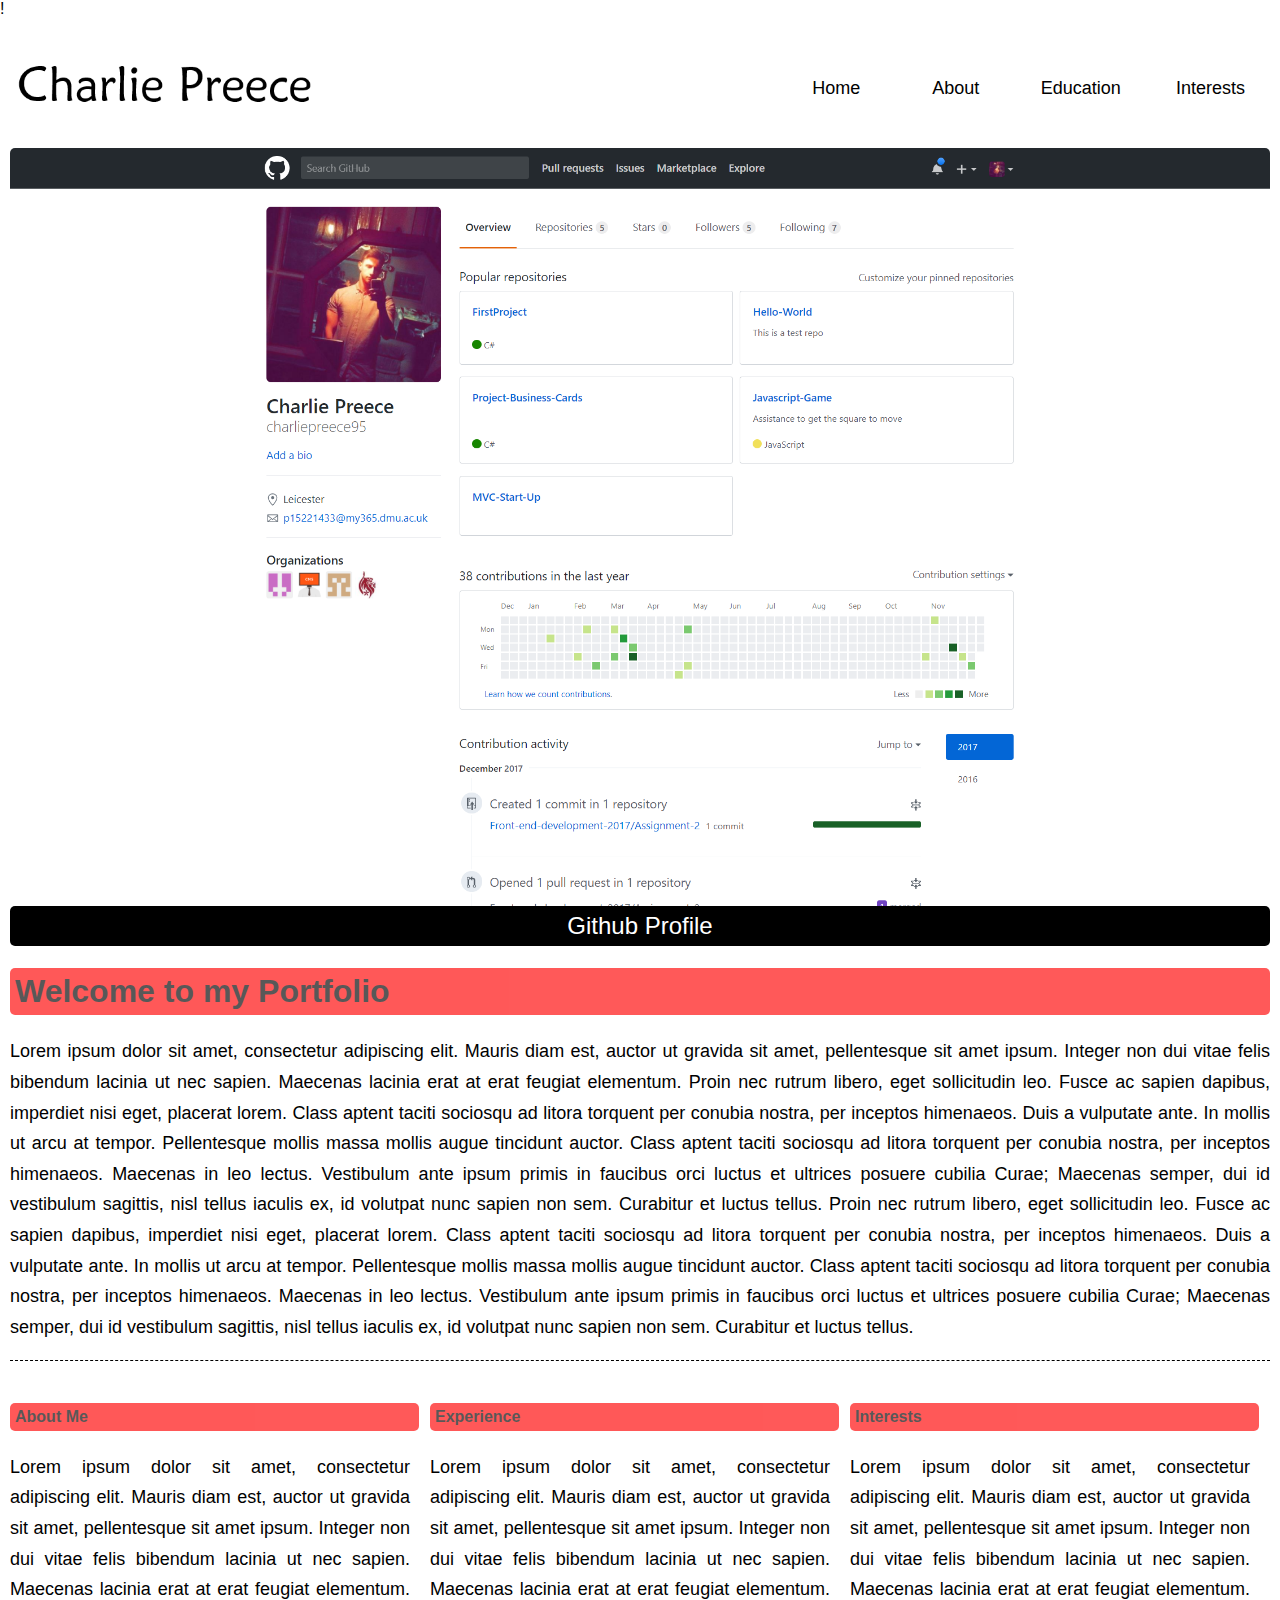
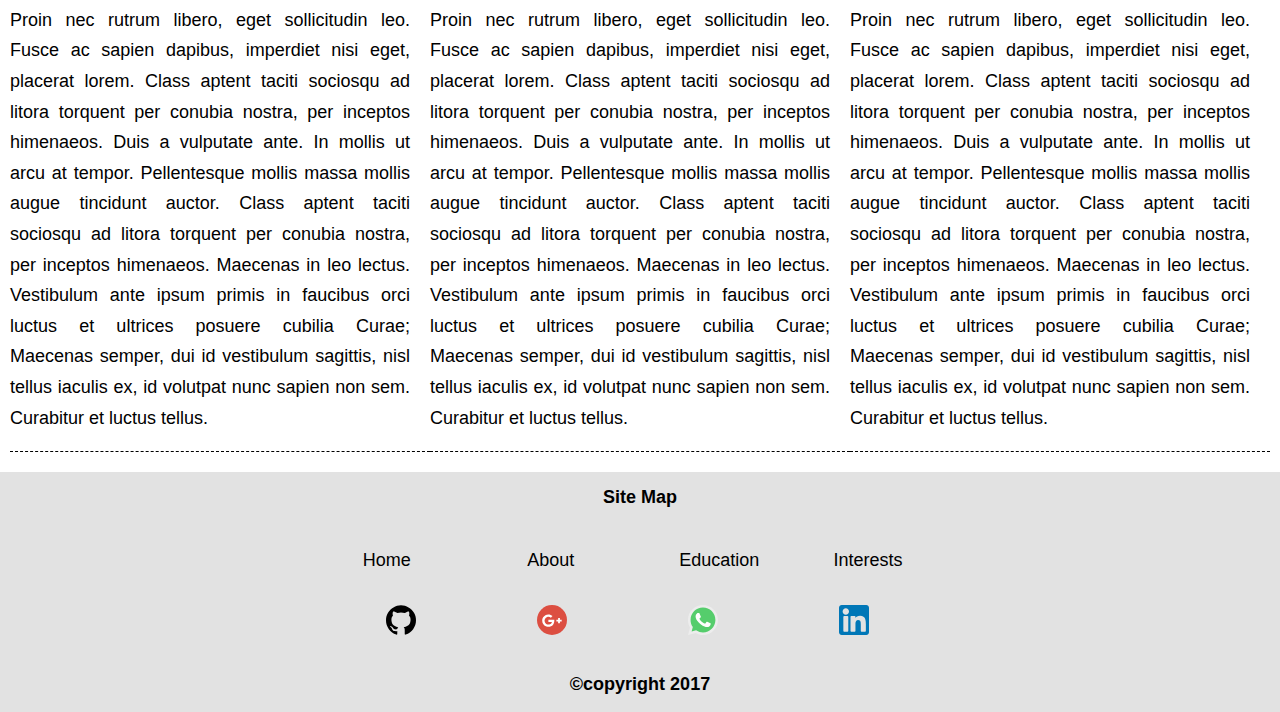
==== commit 2d0bc5f2: "added content to md file" ====
--- a/index.html
+++ b/index.html
@@ -1,4 +1,4 @@
-<!doctype html> 
+!<doctype html> 
 <html lang="en">
 <head>
 	<meta charset="utf-8">
--- a/css/style.css
+++ b/css/style.css
@@ -31,7 +31,6 @@
 h1, h3, h4 {
 	background: red; 
 	padding: 5px;
-	font-size: 20px;
 	font-weight: bold;
 	color: black;
 	border-radius: 5px;
@@ -215,7 +214,7 @@
 	margin-bottom: 20px;
 }
 
-#align-centre {
+#align-headings {
 	text-align: center;
 }
 
--- a/css/responsive.css
+++ b/css/responsive.css
@@ -4,7 +4,7 @@
 	/*Navigation*/
 	nav ul {
 		width: 100%;
-		margin-top: 4%; 
+		margin-top: 2%; 
 		margin-left: 6%;
 	}
 
@@ -187,9 +187,6 @@
 		justify-content: space-between;
 	}
 
-	.flex-sections article {
-		
-	}
 
 	.flex-sections article p {
 		padding-right: 20px;
@@ -207,7 +204,7 @@
 	.slide-show img {
 		height: auto;
 	}
-
+	
 	.arrow {
 		display: none;
 	}
